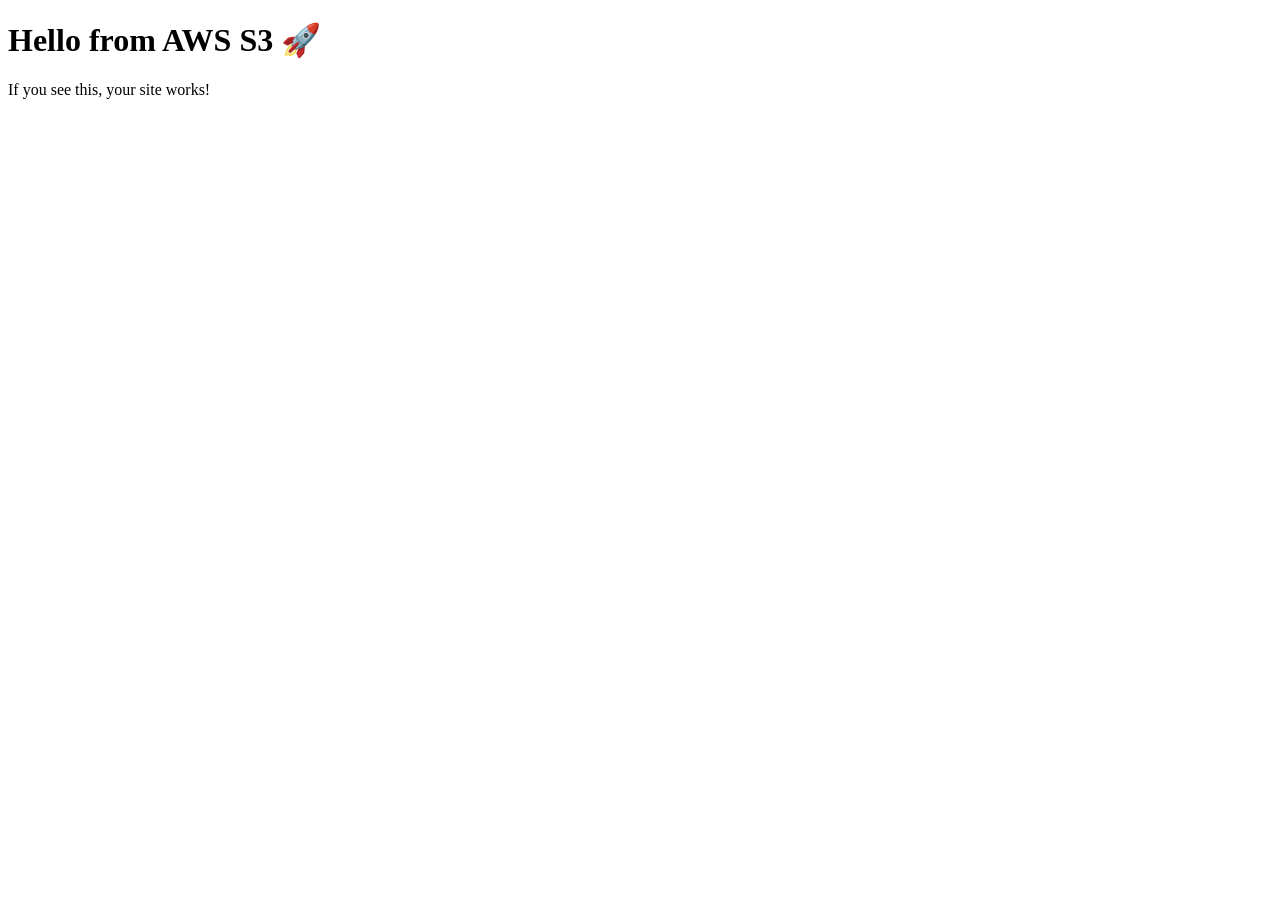
==== index.html @ 4a5fe193 "update homepage to v2" ====
<!DOCTYPE html>
<html>
<head>
  <meta charset="utf-8">
  <title>My AWS CI/CD Site</title>
  <link rel="stylesheet" href="styles.css">
</head>
<body>
  <h1>Hello from AWS S3 🚀</h1>
  <p>If you see this, your site works!</p>
</body>
</html>
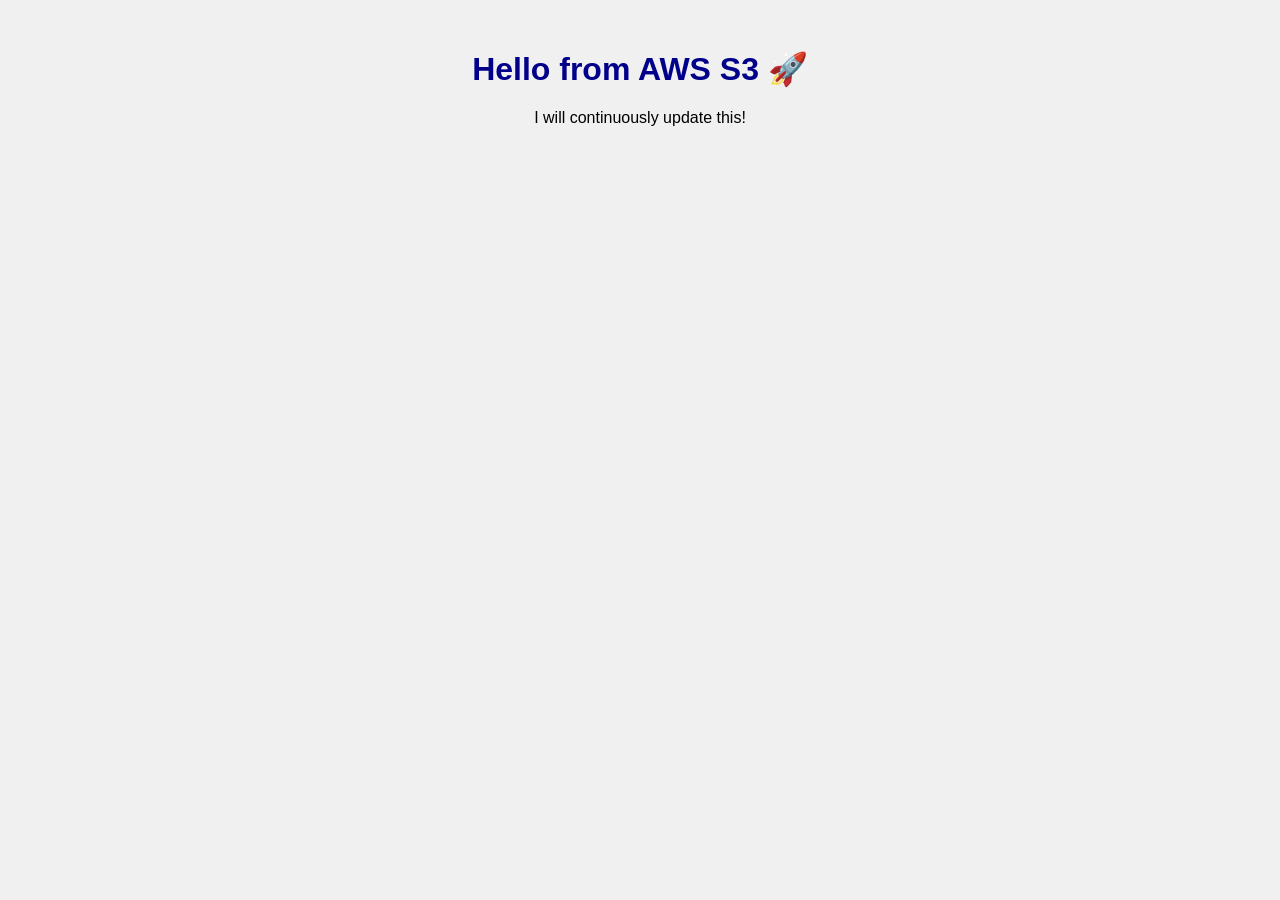
==== commit d36a350c: "update  to html and styles" ====
--- a/index.html
+++ b/index.html
@@ -2,11 +2,11 @@
 <html>
 <head>
   <meta charset="utf-8">
-  <title>My AWS CI/CD Site</title>
+  <title>Wiggins practice aws site</title>
   <link rel="stylesheet" href="styles.css">
 </head>
 <body>
   <h1>Hello from AWS S3 🚀</h1>
-  <p>If you see this, your site works!</p>
+  <p>I will continuously update this!</p>
 </body>
 </html>
--- a/styles.css
+++ b/styles.css
@@ -0,0 +1,9 @@
+body {
+  font-family: Arial, sans-serif;
+  text-align: center;
+  background-color: #f0f0f0;
+  margin-top: 50px;
+}
+h1 {
+  color: darkblue;
+}
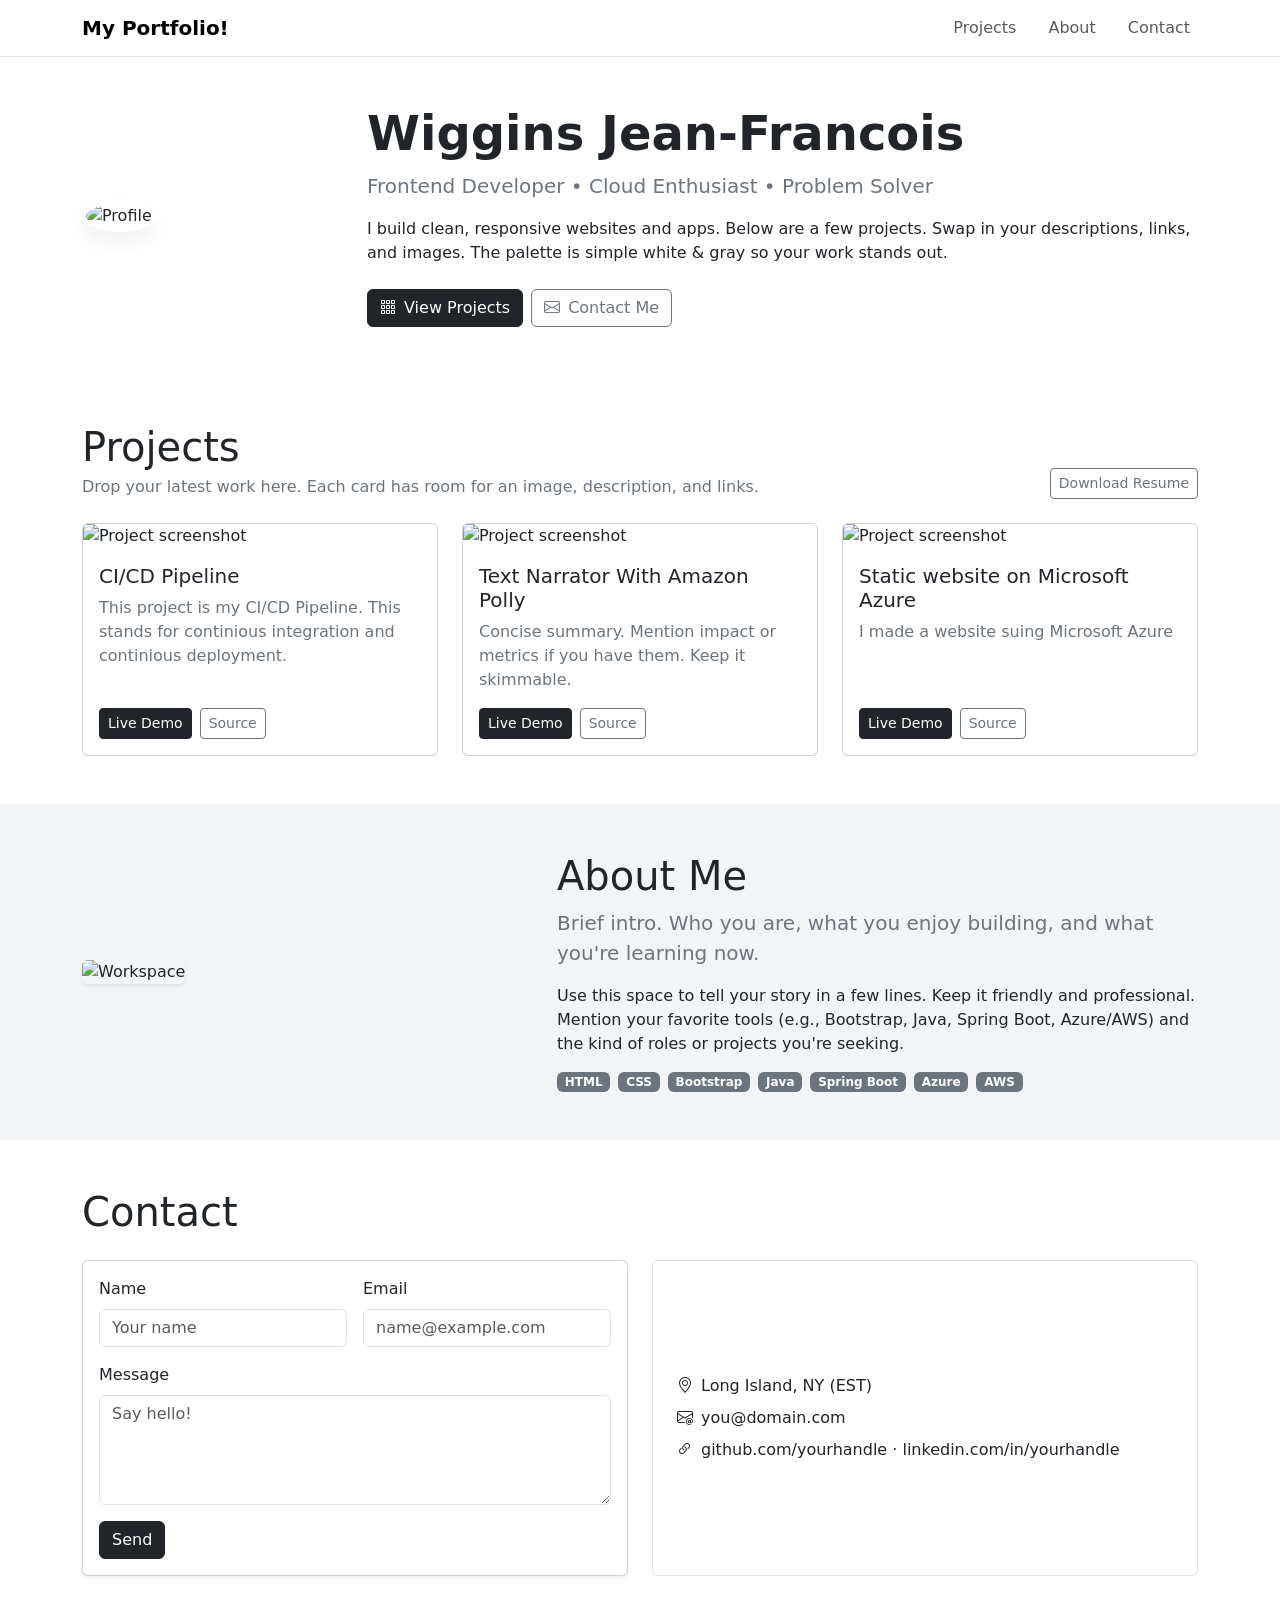
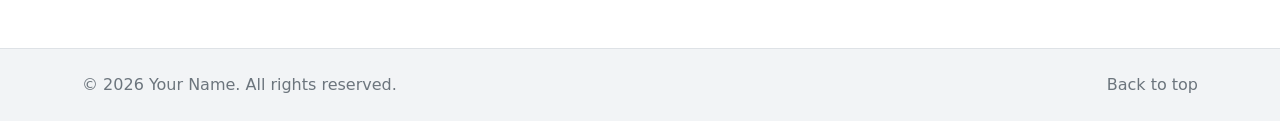
==== commit b08d3810: "initial commit - Html site" ====
--- a/index.html
+++ b/index.html
@@ -1,12 +1,243 @@
-<!DOCTYPE html>
-<html>
-<head>
-  <meta charset="utf-8">
-  <title>Wiggins practice aws site</title>
-  <link rel="stylesheet" href="styles.css">
-</head>
-<body>
-  <h1>Hello from AWS S3 🚀</h1>
-  <p>I will continuously update this!</p>
-</body>
-</html>
+<!doctype html>
+<html lang="en">
+  <head>
+    <meta charset="utf-8" />
+    <meta name="viewport" content="width=device-width, initial-scale=1" />
+    <title>My Portfolio</title>
+
+    <!-- Bootstrap link CSS -->
+    <link
+      href="https://cdn.jsdelivr.net/npm/bootstrap@5.3.3/dist/css/bootstrap.min.css"
+      rel="stylesheet"
+      integrity="sha384-QWTKZyjpPEjISv5WaRU9OFeRpok6YctnYmDr5pNlyT2bRjXh0JMhjY6hW+ALEwIH"
+      crossorigin="anonymous"
+    />
+
+    <!-- Bootstrap Icon -->
+    <link
+      rel="stylesheet"
+      href="https://cdn.jsdelivr.net/npm/bootstrap-icons@1.11.3/font/bootstrap-icons.css"
+    />
+
+    <style>
+      :root {
+        --bg-light: #ffffff;
+        --bg-gray: #f2f4f6; /* soft gray */
+        --text-dark: #212529; /* bootstrap body color */
+        --accent: #6c757d; /* secondary gray */
+      }
+
+      body { background: var(--bg-light); color: var(--text-dark); }
+
+      /* Subtle section separators */
+      section.section-gray { background: var(--bg-gray); }
+
+      /* Hero/profile image */
+      .profile-pic {
+        width: 140px;
+        height: 140px;
+        object-fit: cover;
+        border-radius: 50%;
+        border: 4px solid #fff;
+        box-shadow: 0 10px 20px rgba(0,0,0,.06);
+      }
+
+      /* Card hover */
+      .project-card { transition: transform .2s ease, box-shadow .2s ease; }
+      .project-card:hover { transform: translateY(-4px); box-shadow: 0 .75rem 1.25rem rgba(0,0,0,.08); }
+
+      /* Footer */
+      footer { background: var(--bg-gray); }
+    </style>
+  </head>
+  <body>
+    <!-- NAVBAR -->
+    <nav class="navbar navbar-expand-lg navbar-light bg-white border-bottom sticky-top">
+      <div class="container">
+        <a class="navbar-brand fw-semibold" href="#home">My Portfolio!</a>
+        <button class="navbar-toggler" type="button" data-bs-toggle="collapse" data-bs-target="#nav"
+          aria-controls="nav" aria-expanded="false" aria-label="Toggle navigation">
+          <span class="navbar-toggler-icon"></span>
+        </button>
+        <div id="nav" class="collapse navbar-collapse">
+          <ul class="navbar-nav ms-auto gap-lg-3">
+            <li class="nav-item"><a class="nav-link" href="#projects">Projects</a></li>
+            <li class="nav-item"><a class="nav-link" href="#about">About</a></li>
+            <li class="nav-item"><a class="nav-link" href="#contact">Contact</a></li>
+          </ul>
+        </div>
+      </div>
+    </nav>
+
+    <!-- HERO -->
+    <header id="home" class="py-5 section-gray">
+      <div class="container">
+        <div class="row align-items-center g-4">
+          <div class="col-12 col-md-3 text-center text-md-start">
+            <!-- Replace src with your photo -->
+            <img class="profile-pic" src="https://via.placeholder.com/280x280.png?text=Your+Photo" alt="Profile" />
+          </div>
+          <div class="col-12 col-md-9">
+            <h1 class="display-5 fw-bold mb-2">Wiggins Jean-Francois<span class="text-body"></span></h1>
+            <p class="lead text-secondary mb-3">Frontend Developer • Cloud Enthusiast • Problem Solver</p>
+            <p class="mb-4">I build clean, responsive websites and apps. Below are a few projects. Swap in your descriptions, links, and images. The palette is simple white & gray so your work stands out.</p>
+            <div class="d-flex gap-2">
+              <a href="#projects" class="btn btn-dark"><i class="bi bi-grid-3x3-gap me-2"></i>View Projects</a>
+              <a href="#contact" class="btn btn-outline-secondary"><i class="bi bi-envelope me-2"></i>Contact Me</a>
+            </div>
+          </div>
+        </div>
+      </div>
+    </header>
+
+    <!-- PROJECTS -->
+    <section id="projects" class="py-5">
+      <div class="container">
+        <div class="d-flex align-items-end justify-content-between mb-4">
+          <div>
+            <h2 class="h1 mb-1">Projects</h2>
+            <p class="text-secondary mb-0">Drop your latest work here. Each card has room for an image, description, and links.</p>
+          </div>
+          <a href="#" class="btn btn-outline-secondary btn-sm">Download Resume</a>
+        </div>
+
+        <!-- GRID OF PROJECT CARDS -->
+        <div class="row g-4">
+          <!-- PROJECT CARD 1 -->
+          <div class="col-12 col-md-6 col-lg-4">
+            <div class="card project-card h-100">
+              <img src="https://images.unsplash.com/photo-1521737604893-d14cc237f11d?q=80&w=1200&auto=format&fit=crop" class="card-img-top" alt="Project screenshot" />
+              <div class="card-body d-flex flex-column">
+                <h3 class="h5 card-title">CI/CD Pipeline</h3>
+                <p class="card-text text-secondary">This project is my CI/CD Pipeline. This stands for continious integration and continious deployment. </p>
+                <div class="mt-auto d-flex gap-2">
+                  <a href="#" class="btn btn-sm btn-dark">Live Demo</a>
+                  <a href="#" class="btn btn-sm btn-outline-secondary">Source</a>
+                </div>
+              </div>
+            </div>
+          </div>
+
+          <!-- PROJECT CARD 2 -->
+          <div class="col-12 col-md-6 col-lg-4">
+            <div class="card project-card h-100">
+              <img src="https://images.unsplash.com/photo-1515879218367-8466d910aaa4?q=80&w=1200&auto=format&fit=crop" class="card-img-top" alt="Project screenshot" />
+              <div class="card-body d-flex flex-column">
+                <h3 class="h5 card-title">Text Narrator With Amazon Polly</h3>
+                <p class="card-text text-secondary">Concise summary. Mention impact or metrics if you have them. Keep it skimmable.</p>
+                <div class="mt-auto d-flex gap-2">
+                  <a href="polly.html" class="btn btn-sm btn-dark">Live Demo</a>
+                  <a href="#" class="btn btn-sm btn-outline-secondary">Source</a>
+                </div>
+              </div>
+            </div>
+          </div>
+
+          <!-- PROJECT CARD 3 -->
+          <div class="col-12 col-md-6 col-lg-4">
+            <div class="card project-card h-100">
+              <img src="https://images.unsplash.com/photo-1555066931-4365d14bab8c?q=80&w=1200&auto=format&fit=crop" class="card-img-top" alt="Project screenshot" />
+              <div class="card-body d-flex flex-column">
+                <h3 class="h5 card-title">Static website on Microsoft Azure</h3>
+                <p class="card-text text-secondary">I made a website suing Microsoft Azure</p>
+                <div class="mt-auto d-flex gap-2">
+                  <a href="#" class="btn btn-sm btn-dark">Live Demo</a>
+                  <a href="#" class="btn btn-sm btn-outline-secondary">Source</a>
+                </div>
+              </div>
+            </div>
+          </div>
+        </div>
+
+        <!-- Add more project rows as needed -->
+      </div>
+    </section>
+
+    <!-- ABOUT -->
+    <section id="about" class="py-5 section-gray">
+      <div class="container">
+        <div class="row g-4 align-items-center">
+          <div class="col-12 col-lg-5">
+            <!-- Optional second image spot; swap the src or remove this column entirely -->
+            <img class="img-fluid rounded shadow-sm" src="https://images.unsplash.com/photo-1522202176988-66273c2fd55f?q=80&w=1200&auto=format&fit=crop" alt="Workspace" />
+          </div>
+          <div class="col-12 col-lg-7">
+            <h2 class="h1">About Me</h2>
+            <p class="lead text-secondary">Brief intro. Who you are, what you enjoy building, and what you're learning now.</p>
+            <p>Use this space to tell your story in a few lines. Keep it friendly and professional. Mention your favorite tools (e.g., Bootstrap, Java, Spring Boot, Azure/AWS) and the kind of roles or projects you're seeking.</p>
+            <div class="d-flex flex-wrap gap-2 mt-3">
+              <span class="badge text-bg-secondary">HTML</span>
+              <span class="badge text-bg-secondary">CSS</span>
+              <span class="badge text-bg-secondary">Bootstrap</span>
+              <span class="badge text-bg-secondary">Java</span>
+              <span class="badge text-bg-secondary">Spring Boot</span>
+              <span class="badge text-bg-secondary">Azure</span>
+              <span class="badge text-bg-secondary">AWS</span>
+            </div>
+          </div>
+        </div>
+      </div>
+    </section>
+
+    <!-- CONTACT -->
+    <section id="contact" class="py-5">
+      <div class="container">
+        <h2 class="h1 mb-4">Contact</h2>
+        <div class="row g-4">
+          <div class="col-12 col-lg-6">
+            <form class="card shadow-sm">
+              <div class="card-body">
+                <div class="row g-3">
+                  <div class="col-12 col-md-6">
+                    <label for="name" class="form-label">Name</label>
+                    <input type="text" class="form-control" id="name" placeholder="Your name" />
+                  </div>
+                  <div class="col-12 col-md-6">
+                    <label for="email" class="form-label">Email</label>
+                    <input type="email" class="form-control" id="email" placeholder="name@example.com" />
+                  </div>
+                  <div class="col-12">
+                    <label for="message" class="form-label">Message</label>
+                    <textarea class="form-control" id="message" rows="4" placeholder="Say hello!"></textarea>
+                  </div>
+                  <div class="col-12">
+                    <button type="submit" class="btn btn-dark">Send</button>
+                  </div>
+                </div>
+              </div>
+            </form>
+          </div>
+          <div class="col-12 col-lg-6">
+            <div class="p-4 rounded border h-100 d-flex flex-column justify-content-center bg-white">
+              <p class="mb-2"><i class="bi bi-geo-alt me-2"></i>Long Island, NY (EST)</p>
+              <p class="mb-2"><i class="bi bi-envelope-at me-2"></i>you@domain.com</p>
+              <p class="mb-0"><i class="bi bi-link-45deg me-2"></i>github.com/yourhandle · linkedin.com/in/yourhandle</p>
+            </div>
+          </div>
+        </div>
+      </div>
+    </section>
+
+    <!-- FOOTER -->
+    <footer class="py-4 mt-4 border-top">
+      <div class="container d-flex flex-column flex-md-row justify-content-between align-items-center gap-2">
+        <p class="mb-0 text-secondary">© <span id="year"></span> Your Name. All rights reserved.</p>
+        <div class="d-flex gap-3">
+          <a href="#home" class="link-secondary text-decoration-none">Back to top</a>
+        </div>
+      </div>
+    </footer>
+
+    <!-- Bootstrap JS -->
+    <script
+      src="https://cdn.jsdelivr.net/npm/bootstrap@5.3.3/dist/js/bootstrap.bundle.min.js"
+      integrity="sha384-YvpcrYf0tY3lHB60NNkmXc5s9fDVZLESaAA55NDzOxhy9GkcIdslK1eN7N6jIeHz"
+      crossorigin="anonymous"
+    ></script>
+
+    <script>
+      // Set current year in footer
+      document.getElementById('year').textContent = new Date().getFullYear();
+    </script>
+  </body>
+</html>
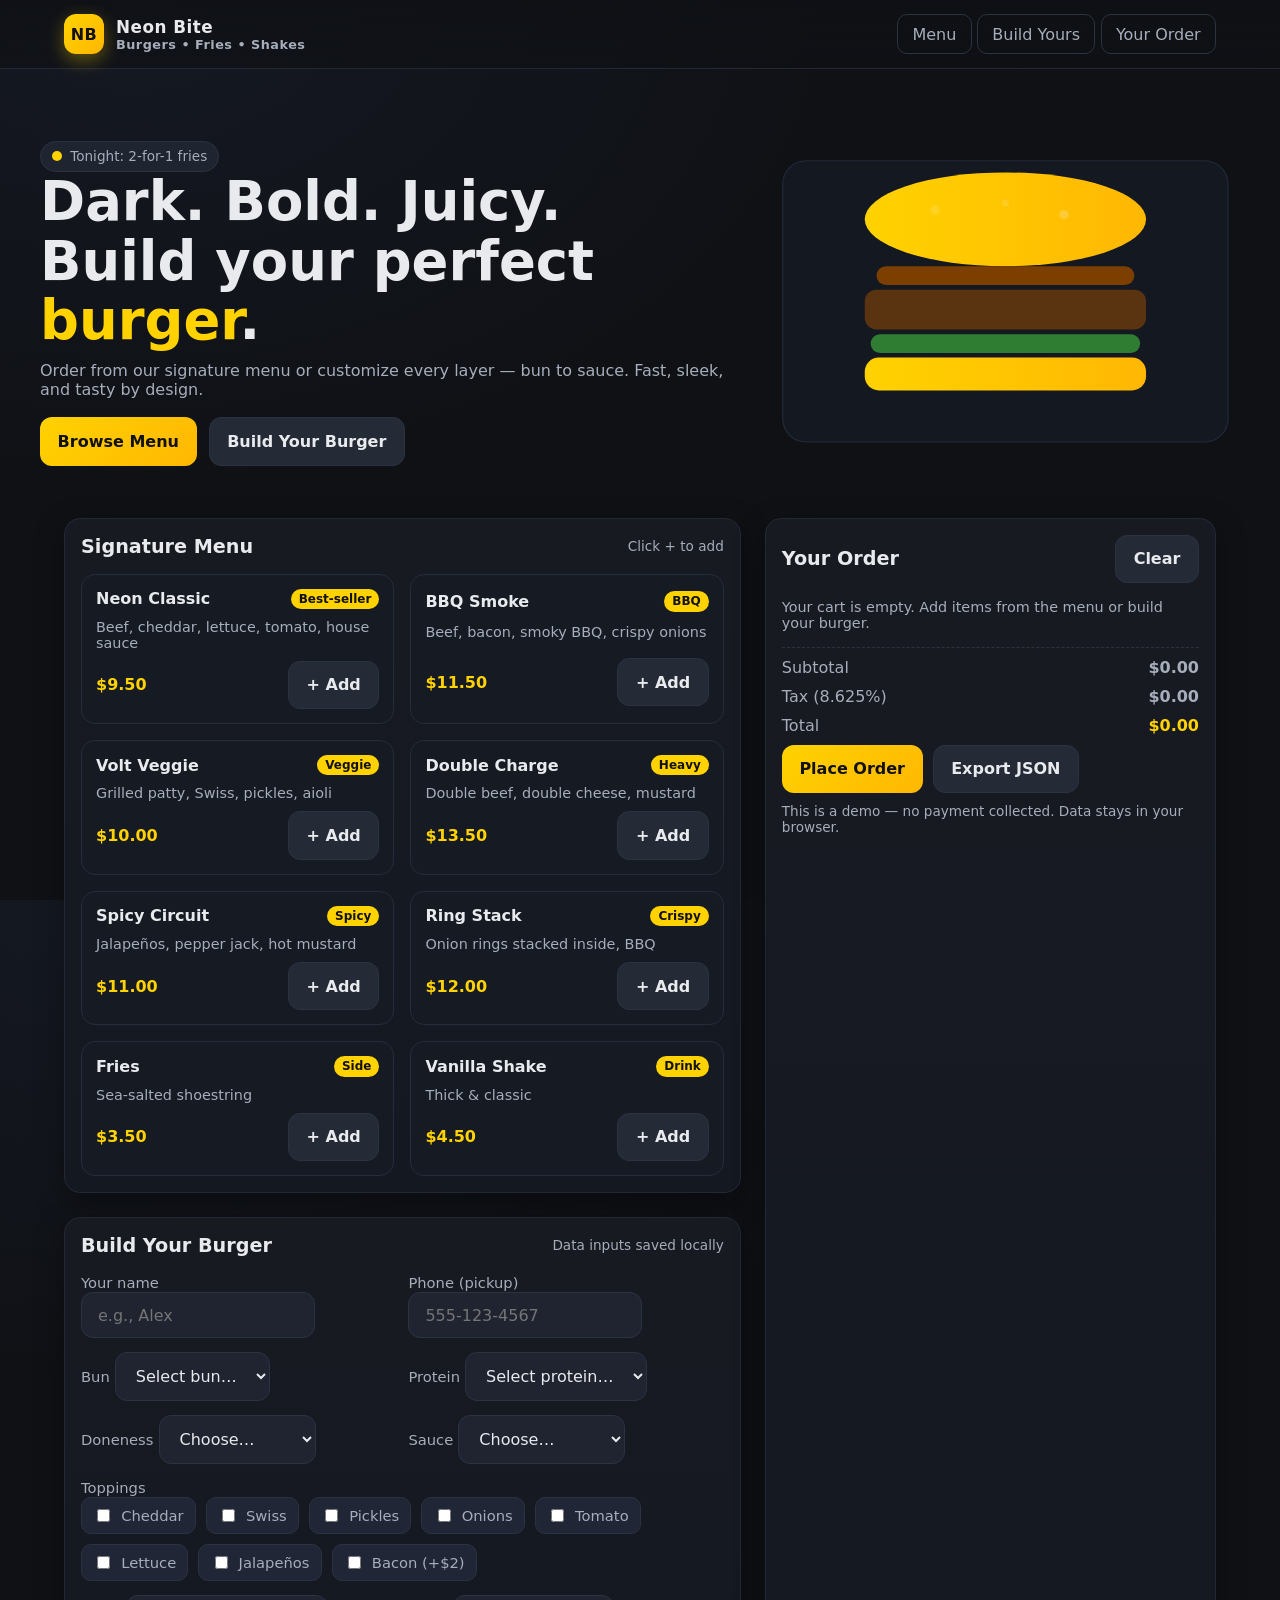
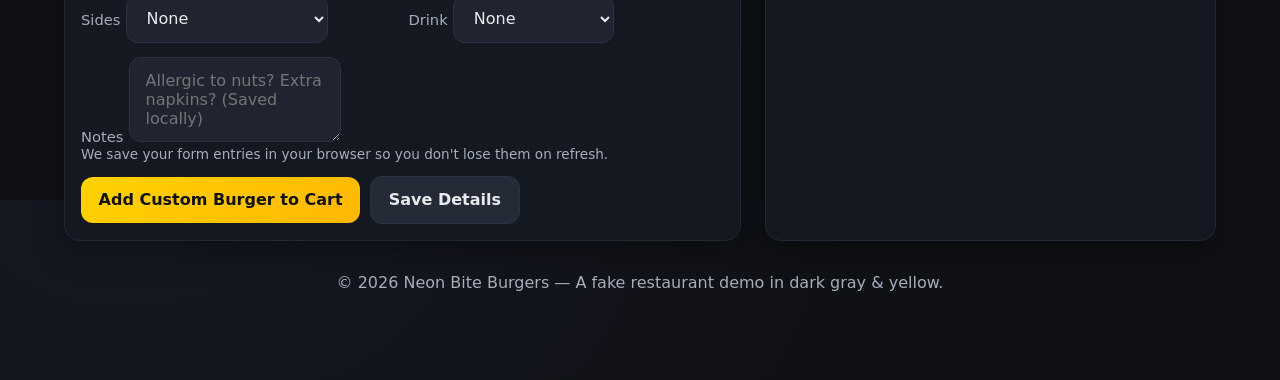
==== commit 5dd12142: "Replace old site with new burger restaurant site" ====
--- a/index.html
+++ b/index.html
@@ -1,243 +1,614 @@
-<!doctype html>
+<!DOCTYPE html>
 <html lang="en">
-  <head>
-    <meta charset="utf-8" />
-    <meta name="viewport" content="width=device-width, initial-scale=1" />
-    <title>My Portfolio</title>
-
-    <!-- Bootstrap link CSS -->
-    <link
-      href="https://cdn.jsdelivr.net/npm/bootstrap@5.3.3/dist/css/bootstrap.min.css"
-      rel="stylesheet"
-      integrity="sha384-QWTKZyjpPEjISv5WaRU9OFeRpok6YctnYmDr5pNlyT2bRjXh0JMhjY6hW+ALEwIH"
-      crossorigin="anonymous"
-    />
-
-    <!-- Bootstrap Icon -->
-    <link
-      rel="stylesheet"
-      href="https://cdn.jsdelivr.net/npm/bootstrap-icons@1.11.3/font/bootstrap-icons.css"
-    />
-
-    <style>
-      :root {
-        --bg-light: #ffffff;
-        --bg-gray: #f2f4f6; /* soft gray */
-        --text-dark: #212529; /* bootstrap body color */
-        --accent: #6c757d; /* secondary gray */
-      }
-
-      body { background: var(--bg-light); color: var(--text-dark); }
-
-      /* Subtle section separators */
-      section.section-gray { background: var(--bg-gray); }
-
-      /* Hero/profile image */
-      .profile-pic {
-        width: 140px;
-        height: 140px;
-        object-fit: cover;
-        border-radius: 50%;
-        border: 4px solid #fff;
-        box-shadow: 0 10px 20px rgba(0,0,0,.06);
-      }
-
-      /* Card hover */
-      .project-card { transition: transform .2s ease, box-shadow .2s ease; }
-      .project-card:hover { transform: translateY(-4px); box-shadow: 0 .75rem 1.25rem rgba(0,0,0,.08); }
-
-      /* Footer */
-      footer { background: var(--bg-gray); }
-    </style>
-  </head>
-  <body>
-    <!-- NAVBAR -->
-    <nav class="navbar navbar-expand-lg navbar-light bg-white border-bottom sticky-top">
-      <div class="container">
-        <a class="navbar-brand fw-semibold" href="#home">My Portfolio!</a>
-        <button class="navbar-toggler" type="button" data-bs-toggle="collapse" data-bs-target="#nav"
-          aria-controls="nav" aria-expanded="false" aria-label="Toggle navigation">
-          <span class="navbar-toggler-icon"></span>
-        </button>
-        <div id="nav" class="collapse navbar-collapse">
-          <ul class="navbar-nav ms-auto gap-lg-3">
-            <li class="nav-item"><a class="nav-link" href="#projects">Projects</a></li>
-            <li class="nav-item"><a class="nav-link" href="#about">About</a></li>
-            <li class="nav-item"><a class="nav-link" href="#contact">Contact</a></li>
-          </ul>
+<head>
+  <meta charset="UTF-8" />
+  <meta name="viewport" content="width=device-width, initial-scale=1" />
+  <title>Neon Bite Burgers</title>
+  <style>
+    :root {
+      --bg: #0f1115;          /* near-black */
+      --panel: #171a21;       /* dark gray panel */
+      --panel-2: #1f2430;     /* slightly lighter */
+      --text: #e8eaed;        /* off-white */
+      --muted: #a6adbb;       /* muted gray */
+      --accent: #ffd200;      /* warm yellow */
+      --accent-2: #ffb703;    /* deeper yellow */
+      --danger: #ff5d5d;      /* error */
+      --ok: #52d67a;          /* success */
+      --shadow: 0 10px 30px rgba(0,0,0,.35);
+      --radius: 16px;
+    }
+
+    /* Reset-ish */
+    * { box-sizing: border-box; }
+    html, body { height: 100%; }
+    body { margin: 0; font-family: system-ui, -apple-system, Segoe UI, Roboto, Helvetica, Arial, Noto Sans, "Apple Color Emoji", "Segoe UI Emoji"; background: radial-gradient(1200px 800px at 10% 0%, #151923 0%, var(--bg) 60%); color: var(--text); }
+    img { max-width: 100%; display: block; }
+    a { color: inherit; text-decoration: none; }
+    button { font: inherit; }
+    input, select, textarea { font: inherit; color: var(--text); background: var(--panel-2); border: 1px solid #2b3242; border-radius: 12px; padding: .8rem 1rem; outline: none; transition: border .2s, box-shadow .2s; }
+    input:focus, select:focus, textarea:focus { border-color: var(--accent); box-shadow: 0 0 0 4px rgba(255,210,0,.15); }
+    label { font-size: .92rem; color: var(--muted); }
+
+    .container { max-width: 1200px; margin: 0 auto; padding: 24px; }
+
+    /* Top bar */
+    .nav {
+      position: sticky; top: 0; z-index: 10; backdrop-filter: blur(8px);
+      background: linear-gradient(to bottom, rgba(15,17,21,.9), rgba(15,17,21,.65));
+      border-bottom: 1px solid #232837;
+    }
+    .nav-inner { display: flex; align-items: center; justify-content: space-between; gap: 12px; padding: 14px 24px; max-width: 1200px; margin: 0 auto; }
+    .brand { display: flex; align-items: center; gap: 12px; font-weight: 700; letter-spacing: .5px; }
+    .brand-logo { width: 40px; height: 40px; display: grid; place-items: center; border-radius: 12px; background: linear-gradient(135deg, var(--accent), var(--accent-2)); color: #111; box-shadow: 0 6px 18px rgba(255,210,0,.35); font-weight: 900; }
+    .nav a.btn-ghost { padding: .6rem .9rem; border-radius: 10px; border: 1px solid #2b3242; color: var(--muted); transition: all .2s; }
+    .nav a.btn-ghost:hover { border-color: var(--accent); color: var(--text); }
+
+    /* Hero */
+    .hero { padding: 72px 24px 28px; position: relative; overflow: hidden; }
+    .hero-inner { max-width: 1200px; margin: 0 auto; display: grid; grid-template-columns: 1.2fr .8fr; gap: 28px; align-items: center; }
+    .hero h1 { font-size: clamp(2rem, 2.6rem + 1vw, 3.4rem); line-height: 1.1; margin: 0 0 10px; }
+    .hero p { color: var(--muted); margin: 0 0 18px; }
+    .badge { display: inline-flex; align-items: center; gap: 8px; background: #1e2430; border: 1px solid #2b3242; padding: .4rem .7rem; border-radius: 999px; color: var(--muted); font-size: .85rem; }
+    .cta { display: flex; gap: 12px; flex-wrap: wrap; margin-top: 8px; }
+    .btn { display: inline-flex; align-items: center; justify-content: center; gap: 10px; padding: .85rem 1.1rem; border-radius: 12px; border: none; cursor: pointer; transition: transform .06s ease, filter .2s;
+      background: linear-gradient(135deg, var(--accent), var(--accent-2)); color: #111; font-weight: 800; }
+    .btn:hover { filter: brightness(1.05); }
+    .btn:active { transform: translateY(1px); }
+    .btn.secondary { background: #242a36; color: var(--text); border: 1px solid #2b3242; font-weight: 600; }
+
+    /* Layout */
+    .grid { display: grid; grid-template-columns: 1.2fr .8fr; gap: 24px; }
+    @media (max-width: 980px) {
+      .hero-inner, .grid { grid-template-columns: 1fr; }
+    }
+
+    .card { background: linear-gradient(180deg, var(--panel), #141821); border: 1px solid #232837; border-radius: var(--radius); box-shadow: var(--shadow); overflow: hidden; }
+    .card .head { display: flex; align-items: center; justify-content: space-between; padding: 16px 16px 0 16px; }
+    .card h2 { margin: 0; font-size: 1.2rem; }
+
+    /* Menu grid */
+    .menu-grid { padding: 16px; display: grid; grid-template-columns: repeat(auto-fill, minmax(230px, 1fr)); gap: 16px; }
+    .menu-item { background: #151a23; border: 1px solid #252c3c; border-radius: 14px; padding: 14px; display: grid; gap: 10px; transition: transform .15s ease, box-shadow .2s; }
+    .menu-item:hover { transform: translateY(-2px); box-shadow: 0 14px 30px rgba(0,0,0,.35); }
+    .menu-item .title { font-weight: 700; }
+    .price { color: var(--accent); font-weight: 800; }
+    .tag { font-size: .75rem; color: #111; background: var(--accent); border-radius: 999px; padding: .2rem .5rem; font-weight: 800; }
+
+    /* Build form */
+    .form { padding: 16px; display: grid; gap: 14px; }
+    .row { display: grid; grid-template-columns: 1fr 1fr; gap: 12px; }
+    @media (max-width: 680px) { .row { grid-template-columns: 1fr; } }
+    .inline { display: flex; flex-wrap: wrap; gap: 10px; }
+    .chip { display: inline-flex; align-items: center; gap: 8px; background: #202635; border: 1px solid #2b3242; padding: .5rem .7rem; border-radius: 10px; cursor: pointer; user-select: none; }
+    .chip input { accent-color: var(--accent); }
+
+    /* Cart */
+    .cart { padding: 16px; display: grid; gap: 12px; }
+    .cart-item { display: grid; grid-template-columns: 1fr auto auto; gap: 14px; align-items: center; background: #141a22; border: 1px solid #252c3c; border-radius: 12px; padding: 10px 12px; }
+    .qty { display: inline-flex; align-items: center; gap: 8px; }
+    .qty button { width: 30px; height: 30px; border-radius: 8px; border: 1px solid #2b3242; background: #1d2330; color: var(--text); cursor: pointer; }
+    .cart-footer { border-top: 1px dashed #2b3242; padding-top: 10px; display: grid; gap: 10px; }
+    .line { display: flex; justify-content: space-between; color: var(--muted); }
+
+    .note { font-size: .9rem; color: var(--muted); }
+    .hint { font-size: .85rem; color: var(--muted); }
+
+    /* Toast */
+    .toast { position: fixed; right: 18px; bottom: 18px; background: #12161f; color: var(--text); border: 1px solid #2b3242; padding: .85rem 1rem; border-radius: 12px; box-shadow: var(--shadow); opacity: 0; transform: translateY(10px); pointer-events: none; transition: opacity .2s, transform .2s; }
+    .toast.show { opacity: 1; transform: translateY(0); }
+
+    /* Modal */
+    dialog.checkout { width: min(680px, 90vw); border: 1px solid #2b3242; border-radius: 16px; background: #11161f; color: var(--text); box-shadow: var(--shadow); }
+    dialog::backdrop { background: rgba(0,0,0,.5); backdrop-filter: blur(2px); }
+    .modal-head { display: flex; justify-content: space-between; align-items: center; padding: 16px; border-bottom: 1px solid #232837; }
+    .modal-body { padding: 16px; display: grid; gap: 12px; }
+    .modal-actions { display: flex; justify-content: flex-end; gap: 10px; padding: 0 16px 16px; }
+
+    /* Footer */
+    footer { margin: 32px 0 64px; text-align: center; color: var(--muted); }
+  </style>
+</head>
+<body>
+  <!-- NAV -->
+  <header class="nav" aria-label="Top Navigation">
+    <div class="nav-inner">
+      <div class="brand">
+        <div class="brand-logo" aria-hidden="true">NB</div>
+        <div>
+          <div style="font-size:1.05rem">Neon Bite</div>
+          <div style="font-size:.8rem;color:var(--muted)">Burgers • Fries • Shakes</div>
         </div>
       </div>
-    </nav>
-
-    <!-- HERO -->
-    <header id="home" class="py-5 section-gray">
-      <div class="container">
-        <div class="row align-items-center g-4">
-          <div class="col-12 col-md-3 text-center text-md-start">
-            <!-- Replace src with your photo -->
-            <img class="profile-pic" src="https://via.placeholder.com/280x280.png?text=Your+Photo" alt="Profile" />
-          </div>
-          <div class="col-12 col-md-9">
-            <h1 class="display-5 fw-bold mb-2">Wiggins Jean-Francois<span class="text-body"></span></h1>
-            <p class="lead text-secondary mb-3">Frontend Developer • Cloud Enthusiast • Problem Solver</p>
-            <p class="mb-4">I build clean, responsive websites and apps. Below are a few projects. Swap in your descriptions, links, and images. The palette is simple white & gray so your work stands out.</p>
-            <div class="d-flex gap-2">
-              <a href="#projects" class="btn btn-dark"><i class="bi bi-grid-3x3-gap me-2"></i>View Projects</a>
-              <a href="#contact" class="btn btn-outline-secondary"><i class="bi bi-envelope me-2"></i>Contact Me</a>
-            </div>
-          </div>
+      <nav class="links" aria-label="Primary">
+        <a class="btn-ghost" href="#menu">Menu</a>
+        <a class="btn-ghost" href="#build">Build Yours</a>
+        <a class="btn-ghost" href="#cart">Your Order</a>
+      </nav>
+    </div>
+  </header>
+
+  <!-- HERO -->
+  <section class="hero">
+    <div class="hero-inner">
+      <div>
+        <span class="badge" aria-label="Daily special"><span style="width:10px;height:10px;border-radius:999px;background:var(--accent);"></span> Tonight: 2-for-1 fries</span>
+        <h1>Dark. Bold. Juicy.<br>Build your perfect <span style="color:var(--accent)">burger</span>.</h1>
+        <p>Order from our signature menu or customize every layer — bun to sauce. Fast, sleek, and tasty by design.</p>
+        <div class="cta">
+          <a href="#menu" class="btn" aria-label="Jump to menu">Browse Menu</a>
+          <a href="#build" class="btn secondary" aria-label="Start building your burger">Build Your Burger</a>
         </div>
       </div>
-    </header>
-
-    <!-- PROJECTS -->
-    <section id="projects" class="py-5">
-      <div class="container">
-        <div class="d-flex align-items-end justify-content-between mb-4">
+      <div aria-hidden="true">
+        <svg viewBox="0 0 400 260" role="img" aria-label="Burger illustration">
+          <defs>
+            <linearGradient id="bun" x1="0" x2="1">
+              <stop offset="0%" stop-color="#ffd200"/>
+              <stop offset="100%" stop-color="#ffb703"/>
+            </linearGradient>
+          </defs>
+          <rect x="10" y="10" width="380" height="240" rx="20" fill="#141821" stroke="#222a39"/>
+          <ellipse cx="200" cy="60" rx="120" ry="40" fill="url(#bun)"/>
+          <rect x="90" y="100" width="220" height="16" rx="8" fill="#7c3f00"/>
+          <rect x="80" y="120" width="240" height="34" rx="10" fill="#5a3310"/>
+          <rect x="85" y="158" width="230" height="16" rx="8" fill="#2e7d32"/>
+          <rect x="80" y="178" width="240" height="28" rx="12" fill="url(#bun)"/>
+          <circle cx="140" cy="52" r="4" fill="#fff2"/>
+          <circle cx="200" cy="46" r="3" fill="#fff2"/>
+          <circle cx="250" cy="56" r="4" fill="#fff3"/>
+        </svg>
+      </div>
+    </div>
+  </section>
+
+  <main class="container">
+    <div class="grid">
+      <!-- LEFT: MENU + BUILD FORM -->
+      <div>
+        <!-- MENU -->
+        <section id="menu" class="card" aria-labelledby="menu-title">
+          <div class="head">
+            <h2 id="menu-title">Signature Menu</h2>
+            <span class="hint">Click + to add</span>
+          </div>
+          <div class="menu-grid" id="menuGrid" aria-live="polite"></div>
+        </section>
+
+        <!-- BUILD FORM -->
+        <section id="build" class="card" aria-labelledby="build-title" style="margin-top:24px">
+          <div class="head">
+            <h2 id="build-title">Build Your Burger</h2>
+            <span class="hint">Data inputs saved locally</span>
+          </div>
+          <form id="buildForm" class="form" novalidate>
+            <div class="row">
+              <div>
+                <label for="customerName">Your name</label>
+                <input id="customerName" name="customerName" placeholder="e.g., Alex" required />
+              </div>
+              <div>
+                <label for="customerPhone">Phone (pickup)</label>
+                <input id="customerPhone" name="customerPhone" placeholder="555-123-4567" pattern="^[0-9\-\+\s\(\)]{7,}$" required />
+              </div>
+            </div>
+
+            <div class="row">
+              <div>
+                <label for="bun">Bun</label>
+                <select id="bun" name="bun" required>
+                  <option value="">Select bun…</option>
+                  <option>Sesame</option>
+                  <option>Brioche</option>
+                  <option>Pretzel</option>
+                  <option>Gluten‑free</option>
+                </select>
+              </div>
+              <div>
+                <label for="patty">Protein</label>
+                <select id="patty" name="patty" required>
+                  <option value="">Select protein…</option>
+                  <option>Beef</option>
+                  <option>Double Beef</option>
+                  <option>Chicken</option>
+                  <option>Veggie</option>
+                </select>
+              </div>
+            </div>
+
+            <div class="row">
+              <div>
+                <label for="doneness">Doneness</label>
+                <select id="doneness" name="doneness" required>
+                  <option value="">Choose…</option>
+                  <option>Medium‑rare</option>
+                  <option>Medium</option>
+                  <option>Medium‑well</option>
+                  <option>Well‑done</option>
+                </select>
+              </div>
+              <div>
+                <label for="sauce">Sauce</label>
+                <select id="sauce" name="sauce" required>
+                  <option value="">Choose…</option>
+                  <option>Neon House</option>
+                  <option>Smoky BBQ</option>
+                  <option>Garlic Aioli</option>
+                  <option>Spicy Mustard</option>
+                </select>
+              </div>
+            </div>
+
+            <div>
+              <label>Toppings</label>
+              <div class="inline" role="group" aria-label="Toppings">
+                <label class="chip"><input type="checkbox" name="toppings" value="Cheddar"/> Cheddar</label>
+                <label class="chip"><input type="checkbox" name="toppings" value="Swiss"/> Swiss</label>
+                <label class="chip"><input type="checkbox" name="toppings" value="Pickles"/> Pickles</label>
+                <label class="chip"><input type="checkbox" name="toppings" value="Onions"/> Onions</label>
+                <label class="chip"><input type="checkbox" name="toppings" value="Tomato"/> Tomato</label>
+                <label class="chip"><input type="checkbox" name="toppings" value="Lettuce"/> Lettuce</label>
+                <label class="chip"><input type="checkbox" name="toppings" value="Jalapeños"/> Jalapeños</label>
+                <label class="chip"><input type="checkbox" name="toppings" value="Bacon"/> Bacon (+$2)</label>
+              </div>
+            </div>
+
+            <div class="row">
+              <div>
+                <label for="sides">Sides</label>
+                <select id="sides" name="sides">
+                  <option value="">None</option>
+                  <option>Fries</option>
+                  <option>Sweet Potato Fries</option>
+                  <option>Onion Rings</option>
+                </select>
+              </div>
+              <div>
+                <label for="drinks">Drink</label>
+                <select id="drinks" name="drinks">
+                  <option value="">None</option>
+                  <option>Cola</option>
+                  <option>Lemonade</option>
+                  <option>Vanilla Shake</option>
+                </select>
+              </div>
+            </div>
+
+            <div>
+              <label for="notes">Notes</label>
+              <textarea id="notes" name="notes" rows="3" placeholder="Allergic to nuts? Extra napkins? (Saved locally)"></textarea>
+              <div class="hint">We save your form entries in your browser so you don't lose them on refresh.</div>
+            </div>
+
+            <div style="display:flex; gap:10px; flex-wrap:wrap; align-items:center;">
+              <button type="submit" class="btn">Add Custom Burger to Cart</button>
+              <button type="button" class="btn secondary" id="saveProfileBtn">Save Details</button>
+              <span id="formMsg" class="note" role="status" aria-live="polite"></span>
+            </div>
+          </form>
+        </section>
+      </div>
+
+      <!-- RIGHT: CART -->
+      <aside id="cart" class="card" aria-labelledby="cart-title">
+        <div class="head">
+          <h2 id="cart-title">Your Order</h2>
+          <button class="btn secondary" id="clearCartBtn" title="Clear cart">Clear</button>
+        </div>
+        <div class="cart" id="cartList" aria-live="polite"></div>
+        <div class="cart" style="padding-top:0">
+          <div class="cart-footer">
+            <div class="line"><span>Subtotal</span><strong id="subtotal">$0.00</strong></div>
+            <div class="line"><span>Tax (8.625%)</span><strong id="tax">$0.00</strong></div>
+            <div class="line"><span>Total</span><strong id="total" style="color:var(--accent)">$0.00</strong></div>
+            <div style="display:flex; gap:10px; flex-wrap:wrap;">
+              <button class="btn" id="checkoutBtn">Place Order</button>
+              <button class="btn secondary" id="exportBtn" title="Download cart as JSON">Export JSON</button>
+            </div>
+            <div class="hint">This is a demo — no payment collected. Data stays in your browser.</div>
+          </div>
+        </div>
+      </aside>
+    </div>
+
+    <footer>
+      © <span id="year"></span> Neon Bite Burgers — A fake restaurant demo in dark gray & yellow.
+    </footer>
+  </main>
+
+  <!-- Checkout Modal -->
+  <dialog class="checkout" id="checkoutModal" aria-labelledby="modalTitle">
+    <div class="modal-head">
+      <h3 id="modalTitle" style="margin:0">Confirm Your Order</h3>
+      <button class="btn secondary" id="closeModalBtn">Close</button>
+    </div>
+    <div class="modal-body">
+      <div id="orderSummary" style="display:grid; gap:10px"></div>
+      <div style="display:grid; gap:10px">
+        <div class="row">
           <div>
-            <h2 class="h1 mb-1">Projects</h2>
-            <p class="text-secondary mb-0">Drop your latest work here. Each card has room for an image, description, and links.</p>
-          </div>
-          <a href="#" class="btn btn-outline-secondary btn-sm">Download Resume</a>
+            <label for="pickupName">Pickup name</label>
+            <input id="pickupName" placeholder="Your name" required />
+          </div>
+          <div>
+            <label for="pickupPhone">Phone</label>
+            <input id="pickupPhone" placeholder="555-123-4567" required pattern="^[0-9\-\+\s\(\)]{7,}$" />
+          </div>
         </div>
-
-        <!-- GRID OF PROJECT CARDS -->
-        <div class="row g-4">
-          <!-- PROJECT CARD 1 -->
-          <div class="col-12 col-md-6 col-lg-4">
-            <div class="card project-card h-100">
-              <img src="https://images.unsplash.com/photo-1521737604893-d14cc237f11d?q=80&w=1200&auto=format&fit=crop" class="card-img-top" alt="Project screenshot" />
-              <div class="card-body d-flex flex-column">
-                <h3 class="h5 card-title">CI/CD Pipeline</h3>
-                <p class="card-text text-secondary">This project is my CI/CD Pipeline. This stands for continious integration and continious deployment. </p>
-                <div class="mt-auto d-flex gap-2">
-                  <a href="#" class="btn btn-sm btn-dark">Live Demo</a>
-                  <a href="#" class="btn btn-sm btn-outline-secondary">Source</a>
-                </div>
-              </div>
-            </div>
-          </div>
-
-          <!-- PROJECT CARD 2 -->
-          <div class="col-12 col-md-6 col-lg-4">
-            <div class="card project-card h-100">
-              <img src="https://images.unsplash.com/photo-1515879218367-8466d910aaa4?q=80&w=1200&auto=format&fit=crop" class="card-img-top" alt="Project screenshot" />
-              <div class="card-body d-flex flex-column">
-                <h3 class="h5 card-title">Text Narrator With Amazon Polly</h3>
-                <p class="card-text text-secondary">Concise summary. Mention impact or metrics if you have them. Keep it skimmable.</p>
-                <div class="mt-auto d-flex gap-2">
-                  <a href="polly.html" class="btn btn-sm btn-dark">Live Demo</a>
-                  <a href="#" class="btn btn-sm btn-outline-secondary">Source</a>
-                </div>
-              </div>
-            </div>
-          </div>
-
-          <!-- PROJECT CARD 3 -->
-          <div class="col-12 col-md-6 col-lg-4">
-            <div class="card project-card h-100">
-              <img src="https://images.unsplash.com/photo-1555066931-4365d14bab8c?q=80&w=1200&auto=format&fit=crop" class="card-img-top" alt="Project screenshot" />
-              <div class="card-body d-flex flex-column">
-                <h3 class="h5 card-title">Static website on Microsoft Azure</h3>
-                <p class="card-text text-secondary">I made a website suing Microsoft Azure</p>
-                <div class="mt-auto d-flex gap-2">
-                  <a href="#" class="btn btn-sm btn-dark">Live Demo</a>
-                  <a href="#" class="btn btn-sm btn-outline-secondary">Source</a>
-                </div>
-              </div>
-            </div>
-          </div>
-        </div>
-
-        <!-- Add more project rows as needed -->
-      </div>
-    </section>
-
-    <!-- ABOUT -->
-    <section id="about" class="py-5 section-gray">
-      <div class="container">
-        <div class="row g-4 align-items-center">
-          <div class="col-12 col-lg-5">
-            <!-- Optional second image spot; swap the src or remove this column entirely -->
-            <img class="img-fluid rounded shadow-sm" src="https://images.unsplash.com/photo-1522202176988-66273c2fd55f?q=80&w=1200&auto=format&fit=crop" alt="Workspace" />
-          </div>
-          <div class="col-12 col-lg-7">
-            <h2 class="h1">About Me</h2>
-            <p class="lead text-secondary">Brief intro. Who you are, what you enjoy building, and what you're learning now.</p>
-            <p>Use this space to tell your story in a few lines. Keep it friendly and professional. Mention your favorite tools (e.g., Bootstrap, Java, Spring Boot, Azure/AWS) and the kind of roles or projects you're seeking.</p>
-            <div class="d-flex flex-wrap gap-2 mt-3">
-              <span class="badge text-bg-secondary">HTML</span>
-              <span class="badge text-bg-secondary">CSS</span>
-              <span class="badge text-bg-secondary">Bootstrap</span>
-              <span class="badge text-bg-secondary">Java</span>
-              <span class="badge text-bg-secondary">Spring Boot</span>
-              <span class="badge text-bg-secondary">Azure</span>
-              <span class="badge text-bg-secondary">AWS</span>
-            </div>
+        <div class="row">
+          <div>
+            <label for="pickupTime">Pickup time</label>
+            <select id="pickupTime">
+              <option>ASAP (15–20 min)</option>
+              <option>In 30 min</option>
+              <option>In 45 min</option>
+              <option>In 60 min</option>
+            </select>
+          </div>
+          <div>
+            <label for="instructions">Pickup notes</label>
+            <input id="instructions" placeholder="Text on arrival, curbside, etc." />
           </div>
         </div>
       </div>
-    </section>
-
-    <!-- CONTACT -->
-    <section id="contact" class="py-5">
-      <div class="container">
-        <h2 class="h1 mb-4">Contact</h2>
-        <div class="row g-4">
-          <div class="col-12 col-lg-6">
-            <form class="card shadow-sm">
-              <div class="card-body">
-                <div class="row g-3">
-                  <div class="col-12 col-md-6">
-                    <label for="name" class="form-label">Name</label>
-                    <input type="text" class="form-control" id="name" placeholder="Your name" />
-                  </div>
-                  <div class="col-12 col-md-6">
-                    <label for="email" class="form-label">Email</label>
-                    <input type="email" class="form-control" id="email" placeholder="name@example.com" />
-                  </div>
-                  <div class="col-12">
-                    <label for="message" class="form-label">Message</label>
-                    <textarea class="form-control" id="message" rows="4" placeholder="Say hello!"></textarea>
-                  </div>
-                  <div class="col-12">
-                    <button type="submit" class="btn btn-dark">Send</button>
-                  </div>
-                </div>
-              </div>
-            </form>
-          </div>
-          <div class="col-12 col-lg-6">
-            <div class="p-4 rounded border h-100 d-flex flex-column justify-content-center bg-white">
-              <p class="mb-2"><i class="bi bi-geo-alt me-2"></i>Long Island, NY (EST)</p>
-              <p class="mb-2"><i class="bi bi-envelope-at me-2"></i>you@domain.com</p>
-              <p class="mb-0"><i class="bi bi-link-45deg me-2"></i>github.com/yourhandle · linkedin.com/in/yourhandle</p>
-            </div>
-          </div>
-        </div>
-      </div>
-    </section>
-
-    <!-- FOOTER -->
-    <footer class="py-4 mt-4 border-top">
-      <div class="container d-flex flex-column flex-md-row justify-content-between align-items-center gap-2">
-        <p class="mb-0 text-secondary">© <span id="year"></span> Your Name. All rights reserved.</p>
-        <div class="d-flex gap-3">
-          <a href="#home" class="link-secondary text-decoration-none">Back to top</a>
-        </div>
-      </div>
-    </footer>
-
-    <!-- Bootstrap JS -->
-    <script
-      src="https://cdn.jsdelivr.net/npm/bootstrap@5.3.3/dist/js/bootstrap.bundle.min.js"
-      integrity="sha384-YvpcrYf0tY3lHB60NNkmXc5s9fDVZLESaAA55NDzOxhy9GkcIdslK1eN7N6jIeHz"
-      crossorigin="anonymous"
-    ></script>
-
-    <script>
-      // Set current year in footer
-      document.getElementById('year').textContent = new Date().getFullYear();
-    </script>
-  </body>
-</html>+    </div>
+    <div class="modal-actions">
+      <button class="btn secondary" id="cancelOrder">Cancel</button>
+      <button class="btn" id="confirmOrder">Confirm Order</button>
+    </div>
+  </dialog>
+
+  <div class="toast" id="toast" role="status" aria-live="polite"></div>
+
+  <script>
+    // --- Utilities ---
+    const $ = (q, ctx=document) => ctx.querySelector(q);
+    const $$ = (q, ctx=document) => Array.from(ctx.querySelectorAll(q));
+    const fmt = n => `$${n.toFixed(2)}`;
+    const storage = {
+      get(key, fallback) { try { return JSON.parse(localStorage.getItem(key)) ?? fallback; } catch { return fallback; } },
+      set(key, val) { localStorage.setItem(key, JSON.stringify(val)); }
+    };
+    const toast = (msg) => {
+      const t = $('#toast'); t.textContent = msg; t.classList.add('show');
+      setTimeout(() => t.classList.remove('show'), 1600);
+    };
+
+    // --- Data ---
+    const TAX = 0.08625;
+    const menu = [
+      { id: 'nb-classic', title: 'Neon Classic', desc: 'Beef, cheddar, lettuce, tomato, house sauce', price: 9.5, tag: 'Best‑seller' },
+      { id: 'bbq-smoke', title: 'BBQ Smoke', desc: 'Beef, bacon, smoky BBQ, crispy onions', price: 11.5, tag: 'BBQ' },
+      { id: 'volt-veggie', title: 'Volt Veggie', desc: 'Grilled patty, Swiss, pickles, aioli', price: 10.0, tag: 'Veggie' },
+      { id: 'double-charge', title: 'Double Charge', desc: 'Double beef, double cheese, mustard', price: 13.5, tag: 'Heavy' },
+      { id: 'spicy-circuit', title: 'Spicy Circuit', desc: 'Jalapeños, pepper jack, hot mustard', price: 11.0, tag: 'Spicy' },
+      { id: 'ring-stack', title: 'Ring Stack', desc: 'Onion rings stacked inside, BBQ', price: 12.0, tag: 'Crispy' },
+      { id: 'fries', title: 'Fries', desc: 'Sea‑salted shoestring', price: 3.5, tag: 'Side' },
+      { id: 'shake', title: 'Vanilla Shake', desc: 'Thick & classic', price: 4.5, tag: 'Drink' },
+    ];
+
+    let cart = storage.get('nb_cart', []);
+
+    // --- Render Menu ---
+    function renderMenu() {
+      const grid = $('#menuGrid');
+      grid.innerHTML = '';
+      for (const item of menu) {
+        const el = document.createElement('div');
+        el.className = 'menu-item';
+        el.innerHTML = `
+          <div style="display:flex; justify-content:space-between; align-items:center; gap:10px;">
+            <div class="title">${item.title}</div>
+            <span class="tag">${item.tag}</span>
+          </div>
+          <div class="note">${item.desc}</div>
+          <div style="display:flex; justify-content:space-between; align-items:center;">
+            <div class="price">${fmt(item.price)}</div>
+            <button class="btn secondary" aria-label="Add ${item.title}">+ Add</button>
+          </div>`;
+        el.querySelector('button').addEventListener('click', () => addToCart({
+          id: item.id,
+          name: item.title,
+          price: item.price,
+          qty: 1,
+          options: {}
+        }));
+        grid.appendChild(el);
+      }
+    }
+
+    // --- Cart ---
+    function mergeCart(newItem) {
+      // If same id and same options -> merge qty
+      const key = JSON.stringify({ id: newItem.id, options: newItem.options });
+      const idx = cart.findIndex(i => JSON.stringify({ id: i.id, options: i.options }) === key);
+      if (idx >= 0) cart[idx].qty += newItem.qty; else cart.push(newItem);
+    }
+
+    function addToCart(item) { mergeCart(item); saveCart(); renderCart(); toast('Added to cart'); }
+    function removeFromCart(index) { cart.splice(index, 1); saveCart(); renderCart(); }
+    function changeQty(index, delta) {
+      cart[index].qty = Math.max(1, cart[index].qty + delta); saveCart(); renderCart();
+    }
+    function saveCart() { storage.set('nb_cart', cart); }
+
+    function totals() {
+      const subtotal = cart.reduce((s, i) => s + i.price * i.qty, 0);
+      const tax = subtotal * TAX;
+      const total = subtotal + tax;
+      return { subtotal, tax, total };
+    }
+
+    function renderCart() {
+      const list = $('#cartList');
+      list.innerHTML = '';
+      if (cart.length === 0) {
+        list.innerHTML = '<div class="note">Your cart is empty. Add items from the menu or build your burger.</div>';
+      } else {
+        cart.forEach((item, i) => {
+          const container = document.createElement('div');
+          container.className = 'cart-item';
+          const opts = item.options && Object.keys(item.options).length ?
+            `<div class="hint">${Object.entries(item.options).map(([k,v]) => `${k}: ${Array.isArray(v)? v.join(', '): v}`).join(' • ')}</div>` : '';
+          container.innerHTML = `
+            <div>
+              <div style="font-weight:700">${item.name}</div>
+              ${opts}
+            </div>
+            <div class="qty" aria-label="Quantity">
+              <button aria-label="Decrease" type="button">−</button>
+              <div>${item.qty}</div>
+              <button aria-label="Increase" type="button">+</button>
+            </div>
+            <div style="display:flex; align-items:center; gap:10px">
+              <strong>${fmt(item.price * item.qty)}</strong>
+              <button class="btn secondary" aria-label="Remove" type="button">Remove</button>
+            </div>`;
+          const [dec, inc] = container.querySelectorAll('.qty button');
+          dec.addEventListener('click', () => changeQty(i, -1));
+          inc.addEventListener('click', () => changeQty(i, +1));
+          container.querySelector('.btn.secondary:last-child').addEventListener('click', () => removeFromCart(i));
+          list.appendChild(container);
+        });
+      }
+      const { subtotal, tax, total } = totals();
+      $('#subtotal').textContent = fmt(subtotal);
+      $('#tax').textContent = fmt(tax);
+      $('#total').textContent = fmt(total);
+    }
+
+    // --- Build Form ---
+    function gatherForm() {
+      const name = $('#customerName').value.trim();
+      const phone = $('#customerPhone').value.trim();
+      const bun = $('#bun').value;
+      const patty = $('#patty').value;
+      const doneness = $('#doneness').value;
+      const sauce = $('#sauce').value;
+      const toppings = $$('input[name="toppings"]:checked').map(c => c.value);
+      const sides = $('#sides').value;
+      const drinks = $('#drinks').value;
+      const notes = $('#notes').value.trim();
+      return { name, phone, bun, patty, doneness, sauce, toppings, sides, drinks, notes };
+    }
+
+    function validateForm(data) {
+      const errors = [];
+      if (!data.name) errors.push('Name is required');
+      if (!data.phone || !/^[-+()\d\s]{7,}$/.test(data.phone)) errors.push('Valid phone is required');
+      ['bun','patty','doneness','sauce'].forEach(k => { if (!data[k]) errors.push(`Choose a ${k}`); });
+      return errors;
+    }
+
+    function priceFromForm(data) {
+      let base = 8.5; // base custom burger
+      if (data.patty === 'Double Beef') base += 3.0;
+      if (data.patty === 'Chicken') base += 1.0;
+      if (data.patty === 'Veggie') base += 0.5;
+      if (data.toppings?.includes('Bacon')) base += 2.0;
+      return base;
+    }
+
+    function persistProfile(data) {
+      const profile = { name: data.name, phone: data.phone };
+      storage.set('nb_profile', profile);
+      toast('Details saved');
+    }
+
+    function loadProfile() {
+      const p = storage.get('nb_profile');
+      if (!p) return;
+      if (p.name) $('#customerName').value = p.name;
+      if (p.phone) $('#customerPhone').value = p.phone;
+      // Also preload modal fields
+      if (p.name) $('#pickupName').value = p.name;
+      if (p.phone) $('#pickupPhone').value = p.phone;
+    }
+
+    // --- Checkout ---
+    function openCheckout() {
+      if (cart.length === 0) { toast('Cart is empty'); return; }
+      const summary = $('#orderSummary');
+      summary.innerHTML = '';
+      cart.forEach(i => {
+        const div = document.createElement('div');
+        div.style = 'display:flex; justify-content:space-between; align-items:center; gap:10px; background:#141a22; border:1px solid #252c3c; border-radius:10px; padding:8px 12px;';
+        div.innerHTML = `<div><strong>${i.name}</strong><div class="hint">${i.qty} × ${fmt(i.price)}${Object.keys(i.options||{}).length? ' — '+Object.entries(i.options).map(([k,v])=>`${k}: ${Array.isArray(v)? v.join(', '): v}`).join(' • '): ''}</div></div><div><strong>${fmt(i.price * i.qty)}</strong></div>`;
+        summary.appendChild(div);
+      });
+      const { total } = totals();
+      const totalRow = document.createElement('div');
+      totalRow.style = 'display:flex; justify-content:space-between; margin-top:6px; font-weight:800;';
+      totalRow.innerHTML = `<div>Total</div><div style="color:var(--accent)">${fmt(total)}</div>`;
+      summary.appendChild(totalRow);
+      $('#checkoutModal').showModal();
+    }
+
+    function confirmOrder() {
+      const name = $('#pickupName').value.trim();
+      const phone = $('#pickupPhone').value.trim();
+      if (!name || !/^[-+()\d\s]{7,}$/.test(phone)) {
+        toast('Enter a valid name & phone');
+        return;
+      }
+      const order = { when: new Date().toISOString(), name, phone, pickupTime: $('#pickupTime').value, instructions: $('#instructions').value.trim(), items: cart, totals: totals() };
+      const history = storage.get('nb_orders', []);
+      history.push(order); storage.set('nb_orders', history);
+      $('#checkoutModal').close();
+      cart = []; saveCart(); renderCart();
+      persistProfile({ name, phone });
+      toast('Order placed ✓ (saved locally)');
+    }
+
+    function exportJSON() {
+      const data = { cart, totals: totals(), exportedAt: new Date().toISOString() };
+      const blob = new Blob([JSON.stringify(data, null, 2)], { type: 'application/json' });
+      const url = URL.createObjectURL(blob);
+      const a = document.createElement('a');
+      a.href = url; a.download = 'neon-bite-order.json'; a.click();
+      URL.revokeObjectURL(url);
+    }
+
+    // --- Event wiring ---
+    document.addEventListener('DOMContentLoaded', () => {
+      $('#year').textContent = new Date().getFullYear();
+      renderMenu();
+      renderCart();
+      loadProfile();
+
+      // Build form submit
+      $('#buildForm').addEventListener('submit', (e) => {
+        e.preventDefault();
+        const data = gatherForm();
+        const errs = validateForm(data);
+        const msg = $('#formMsg');
+        if (errs.length) {
+          msg.style.color = 'var(--danger)';
+          msg.textContent = 'Fix: ' + errs.join(', ');
+          return;
+        }
+        const price = priceFromForm(data);
+        addToCart({ id: 'custom', name: 'Custom Burger', price, qty: 1, options: {
+          Bun: data.bun, Protein: data.patty, Doneness: data.doneness, Sauce: data.sauce,
+          Toppings: data.toppings, Side: data.sides || '—', Drink: data.drinks || '—', Notes: data.notes || '—'
+        }});
+        msg.style.color = 'var(--ok)';
+        msg.textContent = 'Added custom burger to cart.';
+      });
+
+      $('#saveProfileBtn').addEventListener('click', () => { persistProfile(gatherForm()); });
+      $('#clearCartBtn').addEventListener('click', () => { cart = []; saveCart(); renderCart(); });
+      $('#checkoutBtn').addEventListener('click', openCheckout);
+      $('#exportBtn').addEventListener('click', exportJSON);
+      $('#confirmOrder').addEventListener('click', confirmOrder);
+      $('#cancelOrder').addEventListener('click', () => $('#checkoutModal').close());
+      $('#closeModalBtn').addEventListener('click', () => $('#checkoutModal').close());
+
+      // Prefill checkout from profile
+      const p = storage.get('nb_profile');
+      if (p?.name) $('#pickupName').value = p.name;
+      if (p?.phone) $('#pickupPhone').value = p.phone;
+    });
+  </script>
+</body>
+</html>
